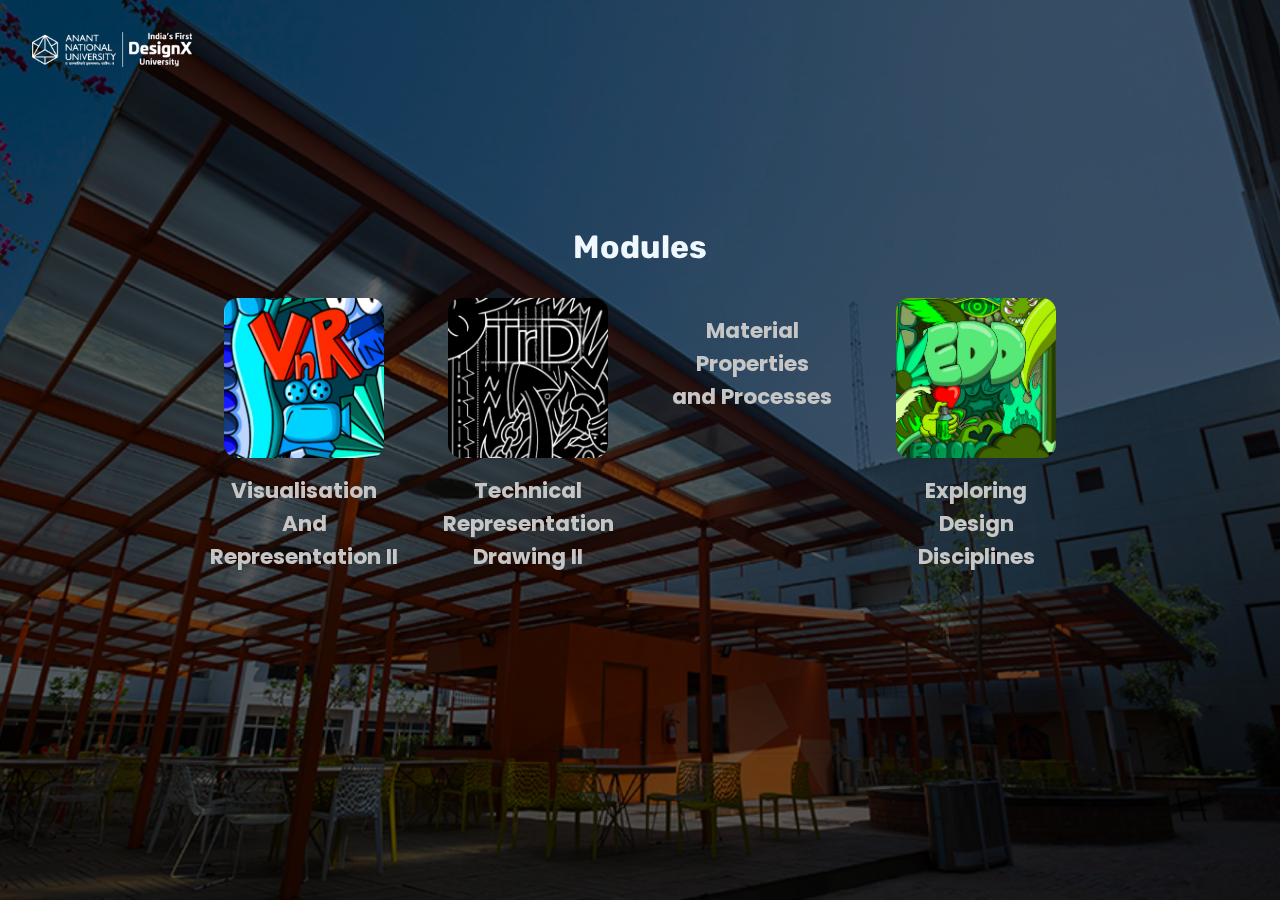
==== sem2_pg2.html @ 8723a398 "version 1" ====
<html lang="en">
<head>
    <meta charset="UTF-8">
    <meta http-equiv="X-UA-Compatible" content="IE=edge">
    <meta name="viewport" content="width=device-width, initial-scale=1.0">
    <link rel="preconnect" href="https://fonts.googleapis.com">
    <link rel="preconnect" href="https://fonts.gstatic.com" crossorigin>
    <link href="https://fonts.googleapis.com/css2?family=Rubik:wght@400;600;700&display=swap" rel="stylesheet">
    <link href="https://fonts.googleapis.com/css2?family=Poppins:wght@200;400;500;600&display=swap" rel="stylesheet">
    <link rel="stylesheet" href="stylesem2pg2.css">
    <title>Sem2_pg2</title>
</head>
<body>
    <div class="bg">
        <img src="bg/anant bg.jpg" alt="">
    </div>
    <header>
        <div class="headlo">
            <a href="sem2.html" >
                <img class="logo" src="icon/LOGO.png">
            </a>
        </div>
     
    </header>
    <div class="con">
        <h1 class="title">
            Modules
        </h1>
    <div  class="box">
            <div id="vnr" class="card" >
                <a href="https://sites.google.com/anu.edu.in/springsemestervnr/visualisation-representation-2" target="_blank">
                    <img src="icon/vnricon.jpg" alt="">
                    <h6>
                        Visualisation<br>And<br>Representation II
                    </h6>
                </a>
                
                
            </div>
            <div id="trd" class="card" >
                <a href="https://sites.google.com/anu.edu.in/springsemestertrd/technical-drawing-2" target="_blank">
                    <img src="icon/trdicon.jpg" alt="">
                    <h6>
                        Technical<br>Representation<br>Drawing II
                    </h6>
                </a>
                
            </div>
            
            <div id="mpp" class="card" >
                <a href="https://sites.google.com/anu.edu.in/springsemestermpp/mpp" target="_blank">
                    <img src="icon/mppicon.jpg" alt="">
                    <h6>
                        Material<br>Properties<br>and Processes
                    </h6>
                </a>
                
                
            </div>

            <div id="edd" class="card" >
                <a href="https://sites.google.com/anu.edu.in/springsemesteredd/exploring-design-disciplines" target="_blank">
                    <img src="icon/eddicon.jpeg" alt="">
                    <h6>
                        Exploring<br>Design<br>Disciplines
                    </h6>
                </a>
                
                
            </div>
    </div>
    </div>

    <script type="text/javascript" src="vanilla-tilt.js"></script>
    <script type="text/javascript">
        VanillaTilt.init(document.querySelectorAll(".card"), {
            max: 13,
		    speed: 200, 
         
            scale: 1.1,
           
        });
       

        if(/Android|webOS|iPhone|iPad|iPod|BlackBerry|IEMobile|Opera Mini/i.test(navigator.userAgent)) {
            console.log('is mobile');
            const destroyBox = document.querySelectorAll('.card');
            console.log(destroyBox);
            destroyBox.forEach((element) => {
                element.vanillaTilt.destroy();
            });
            

        } 
        else {
            console.log('isnt mobile')
            const cards = document.querySelectorAll('.card');
            console.log(cards); // This will log all the selected elements with the class "card"
        }
    </script>

    
</body>
</html>
---- stylesem2pg2.css ----
body{
    background-color: black;
    padding: 0;
    margin: 0;
}
.bg img{
    width: 100vw;
    height: 100vh;
    position: fixed;
    opacity: 40%;
    object-fit: cover;
    z-index: -100;
}

.headlo{
    display: flex;
    align-items: center;
    justify-content: start;
    padding: 2rem;
}
.logo{
    max-width:10rem ;
}
.con{
    position: relative;
    top: 12vh;
}
.title{
    font-family: Rubik;
    color: aliceblue;
    
    text-align: center;
    
}
.box{
    color: rgb(255, 255, 255);
    display: flex;
    justify-content: center;
    align-items: center;
    gap: 2rem;
    flex-wrap: wrap;
    margin-top: 2rem;


    
}


.box .card{
    text-align: center;
    max-width: 13rem ;
    width: 12rem;
    text-align: center;
    min-height: 20rem;
    

}
.box .card img{
    
    text-align: center;
    max-width: 10rem ;
    border-radius: 14px;
    
}

.box a{
    text-align: center;
    text-decoration: none;
    color: rgb(198, 198, 198);
    font-size: 2rem;
    font-family: poppins;
    margin: 0;


}

.box a h6{
   text-align: center;
   margin: 1rem 0 0 0 ;
}


@media (max-width: 570px){
    .headlo{
        justify-content: center;
  
    }
   .box{
    margin-left: 20px;
    margin-right: 20px;
   }


}

@media (max-width: 545px){
    .con{
        top:1%;
    }
    


}
@media (max-width: 460px){
    .con h1{
        margin-left: 30px;
        margin-right: 30px;
    
        
    }
    


}
@media (max-height: 550px){
    .con {
        top: 2%;
       

    }
    


}
@media (max-height: 430px){
    .box img{
        max-width: 8rem ;
        border-radius: 14px;
        
    }
    .box a{
        
        font-size: 1rem;
    
    }
    
    .title{
        font-size: 1.7rem;
    }


}
@media (max-height: 340px){
    .box img{
        max-width: 6rem ;
        border-radius: 14px;
        
    }
    .box a{
        
        font-size: 1.2rem;
    
    }
    
    .title{
        font-size: 1.3rem;
    }


}
@media (max-width: 680px){
    .headlo{
        justify-content: center;
  
    }
    .con{
        top: 1% ;
    }
}
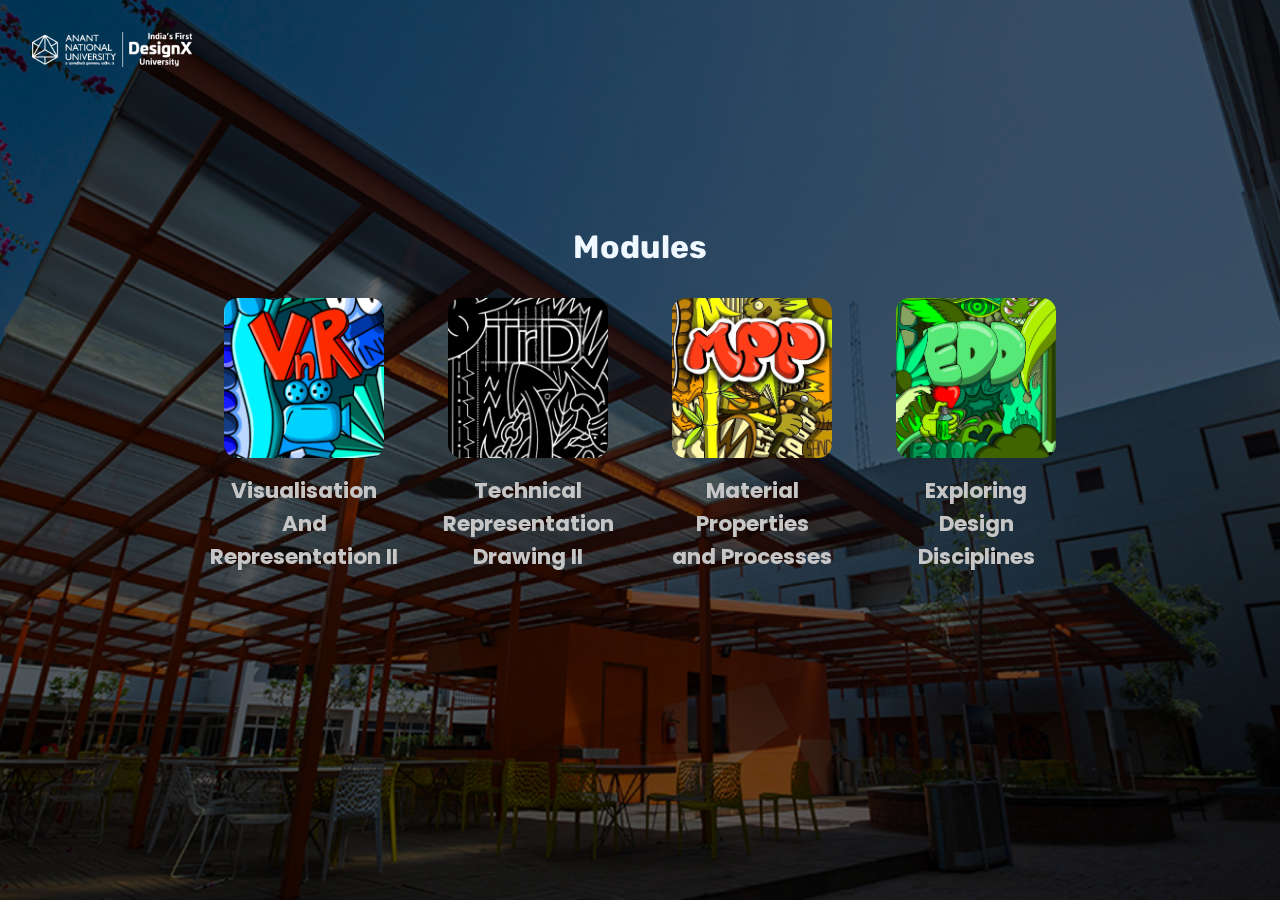
==== commit 890b2fb6: "version 2" ====
--- a/sem2_pg2.html
+++ b/sem2_pg2.html
@@ -49,7 +49,7 @@
             
             <div id="mpp" class="card" >
                 <a href="https://sites.google.com/anu.edu.in/springsemestermpp/mpp" target="_blank">
-                    <img src="icon/mppicon.jpg" alt="">
+                    <img src="icon/mppicon.png" alt="">
                     <h6>
                         Material<br>Properties<br>and Processes
                     </h6>
